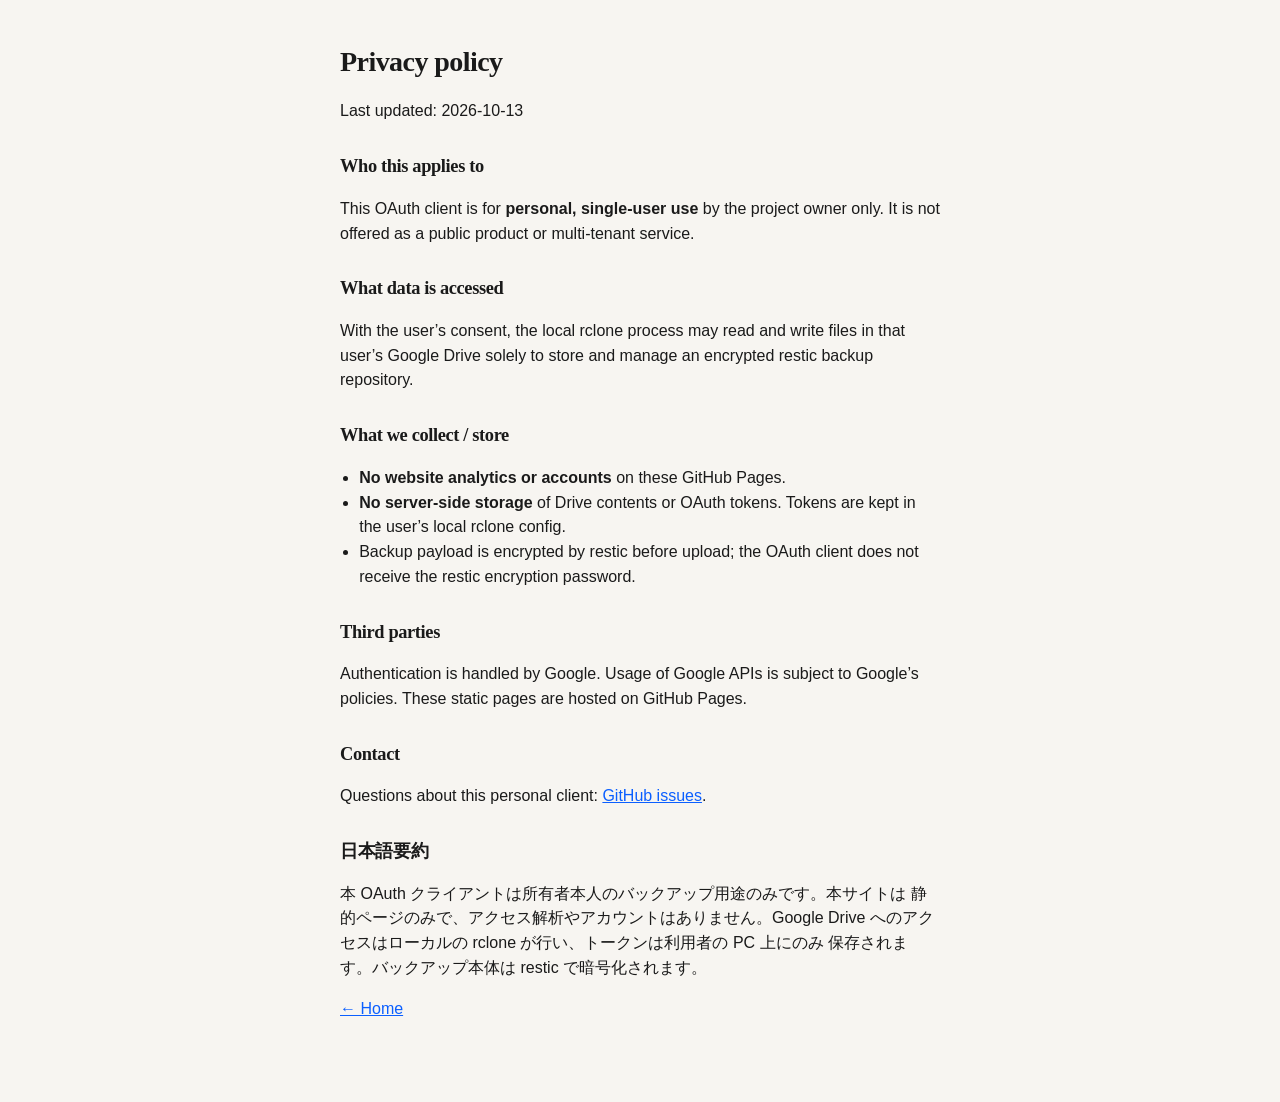
==== privacy.html @ ddafa0b0 "Add static homepage and privacy policy for rclone OAuth branding. Co-authored-by: Cursor <cursoragen" ====
<!DOCTYPE html>
<html lang="ja">
  <head>
    <meta charset="utf-8" />
    <meta name="viewport" content="width=device-width, initial-scale=1" />
    <title>Privacy policy — rclone Google Drive OAuth</title>
    <link rel="stylesheet" href="style.css" />
  </head>
  <body>
    <main>
      <h1>Privacy policy</h1>
      <p>Last updated: 2026-10-13</p>

      <h2>Who this applies to</h2>
      <p>
        This OAuth client is for <strong>personal, single-user use</strong> by
        the project owner only. It is not offered as a public product or
        multi-tenant service.
      </p>

      <h2>What data is accessed</h2>
      <p>
        With the user’s consent, the local rclone process may read and write
        files in that user’s Google Drive solely to store and manage an
        encrypted restic backup repository.
      </p>

      <h2>What we collect / store</h2>
      <ul>
        <li>
          <strong>No website analytics or accounts</strong> on these GitHub
          Pages.
        </li>
        <li>
          <strong>No server-side storage</strong> of Drive contents or OAuth
          tokens. Tokens are kept in the user’s local rclone config.
        </li>
        <li>
          Backup payload is encrypted by restic before upload; the OAuth
          client does not receive the restic encryption password.
        </li>
      </ul>

      <h2>Third parties</h2>
      <p>
        Authentication is handled by Google. Usage of Google APIs is subject to
        Google’s policies. These static pages are hosted on GitHub Pages.
      </p>

      <h2>Contact</h2>
      <p>
        Questions about this personal client:
        <a href="https://github.com/mitac-31709/rclone-oauth-branding/issues"
          >GitHub issues</a
        >.
      </p>

      <h2>日本語要約</h2>
      <p>
        本 OAuth クライアントは所有者本人のバックアップ用途のみです。本サイトは
        静的ページのみで、アクセス解析やアカウントはありません。Google Drive
        へのアクセスはローカルの rclone が行い、トークンは利用者の PC 上にのみ
        保存されます。バックアップ本体は restic で暗号化されます。
      </p>

      <p><a href="index.html">← Home</a></p>
    </main>
  </body>
</html>
---- style.css ----
:root {
  color-scheme: light dark;
  --fg: #1a1a1a;
  --muted: #555;
  --bg: #f7f5f1;
  --link: #0b5fff;
}

@media (prefers-color-scheme: dark) {
  :root {
    --fg: #eceae6;
    --muted: #b0aca4;
    --bg: #161513;
    --link: #8cb4ff;
  }
}

* {
  box-sizing: border-box;
}

body {
  margin: 0;
  font-family: "IBM Plex Sans", "Noto Sans JP", "Segoe UI", sans-serif;
  line-height: 1.55;
  color: var(--fg);
  background: var(--bg);
}

main {
  max-width: 40rem;
  margin: 0 auto;
  padding: 2.5rem 1.25rem 4rem;
}

h1,
h2 {
  font-family: "IBM Plex Serif", "Noto Serif JP", Georgia, serif;
  font-weight: 600;
  letter-spacing: -0.02em;
}

h1 {
  font-size: 1.75rem;
  margin: 0 0 1rem;
}

h2 {
  font-size: 1.15rem;
  margin: 1.75rem 0 0.5rem;
}

p,
li {
  color: var(--fg);
}

p + p {
  margin-top: 0.85rem;
}

ul {
  padding-left: 1.2rem;
}

a {
  color: var(--link);
}

.muted,
main > p:first-of-type + p {
  color: var(--muted);
}
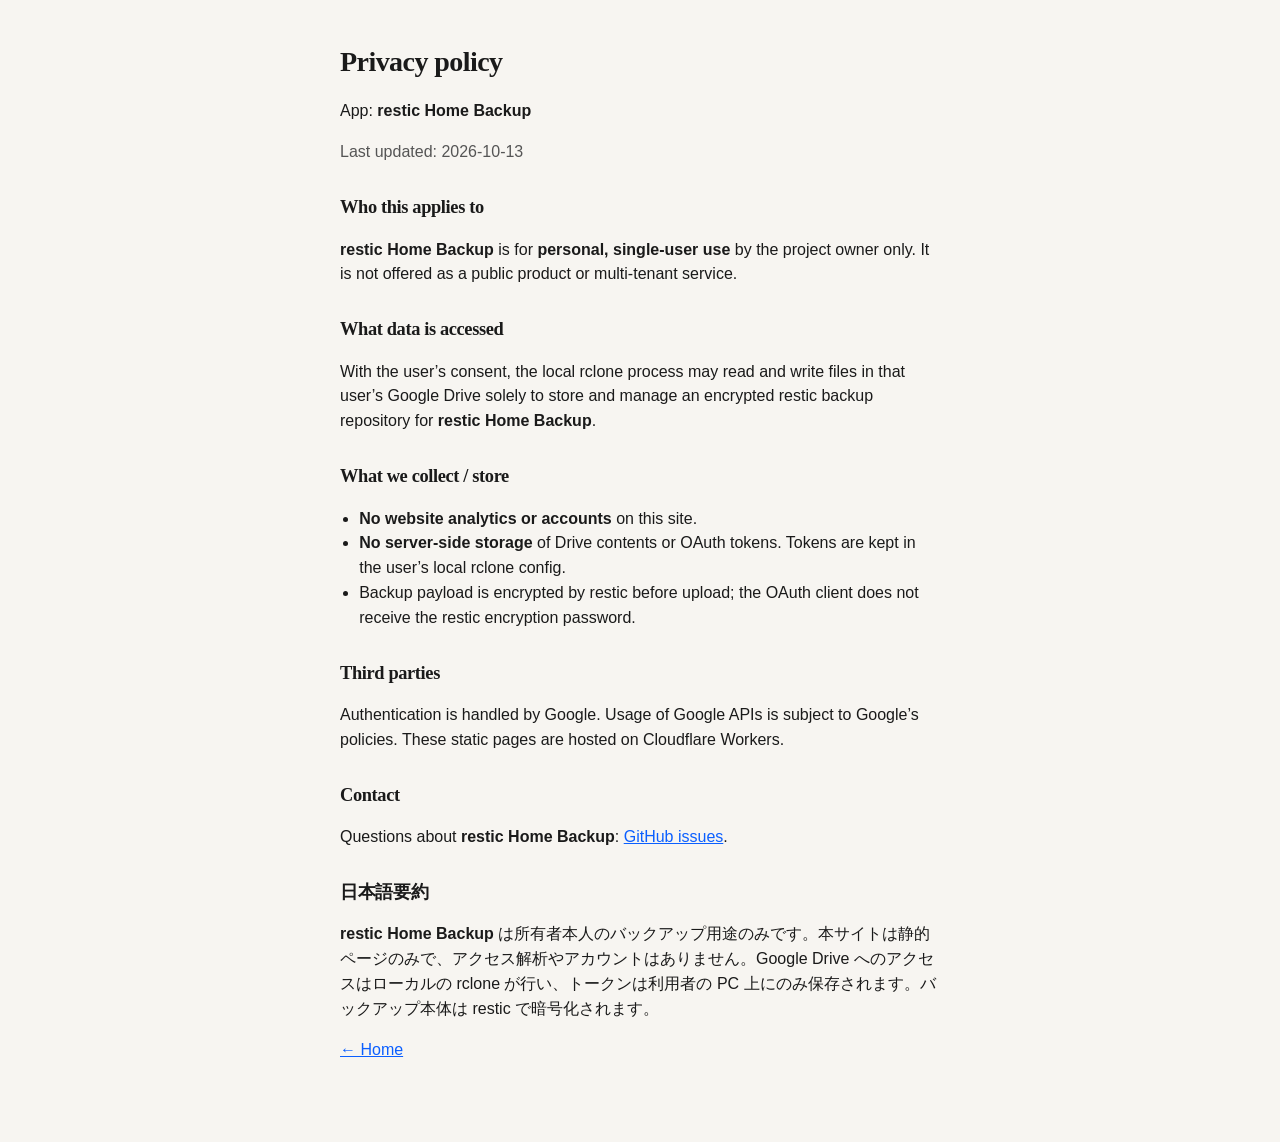
==== commit ab974dd4: "Align branding pages with OAuth app name restic Home Backup. Co-authored-by: Cursor <cursoragent@cur" ====
--- a/privacy.html
+++ b/privacy.html
@@ -3,53 +3,54 @@
   <head>
     <meta charset="utf-8" />
     <meta name="viewport" content="width=device-width, initial-scale=1" />
-    <title>Privacy policy — rclone Google Drive OAuth</title>
+    <title>Privacy policy — restic Home Backup</title>
     <link rel="stylesheet" href="style.css" />
   </head>
   <body>
     <main>
       <h1>Privacy policy</h1>
+      <p>App: <strong>restic Home Backup</strong></p>
       <p>Last updated: 2026-10-13</p>
 
       <h2>Who this applies to</h2>
       <p>
-        This OAuth client is for <strong>personal, single-user use</strong> by
-        the project owner only. It is not offered as a public product or
-        multi-tenant service.
+        <strong>restic Home Backup</strong> is for
+        <strong>personal, single-user use</strong> by the project owner only. It
+        is not offered as a public product or multi-tenant service.
       </p>
 
       <h2>What data is accessed</h2>
       <p>
         With the user’s consent, the local rclone process may read and write
         files in that user’s Google Drive solely to store and manage an
-        encrypted restic backup repository.
+        encrypted restic backup repository for
+        <strong>restic Home Backup</strong>.
       </p>
 
       <h2>What we collect / store</h2>
       <ul>
         <li>
-          <strong>No website analytics or accounts</strong> on these GitHub
-          Pages.
+          <strong>No website analytics or accounts</strong> on this site.
         </li>
         <li>
           <strong>No server-side storage</strong> of Drive contents or OAuth
           tokens. Tokens are kept in the user’s local rclone config.
         </li>
         <li>
-          Backup payload is encrypted by restic before upload; the OAuth
-          client does not receive the restic encryption password.
+          Backup payload is encrypted by restic before upload; the OAuth client
+          does not receive the restic encryption password.
         </li>
       </ul>
 
       <h2>Third parties</h2>
       <p>
         Authentication is handled by Google. Usage of Google APIs is subject to
-        Google’s policies. These static pages are hosted on GitHub Pages.
+        Google’s policies. These static pages are hosted on Cloudflare Workers.
       </p>
 
       <h2>Contact</h2>
       <p>
-        Questions about this personal client:
+        Questions about <strong>restic Home Backup</strong>:
         <a href="https://github.com/mitac-31709/rclone-oauth-branding/issues"
           >GitHub issues</a
         >.
@@ -57,10 +58,11 @@
 
       <h2>日本語要約</h2>
       <p>
-        本 OAuth クライアントは所有者本人のバックアップ用途のみです。本サイトは
-        静的ページのみで、アクセス解析やアカウントはありません。Google Drive
-        へのアクセスはローカルの rclone が行い、トークンは利用者の PC 上にのみ
-        保存されます。バックアップ本体は restic で暗号化されます。
+        <strong>restic Home Backup</strong>
+        は所有者本人のバックアップ用途のみです。本サイトは静的ページのみで、アクセス解析やアカウントはありません。Google
+        Drive へのアクセスはローカルの rclone
+        が行い、トークンは利用者の PC 上にのみ保存されます。バックアップ本体は
+        restic で暗号化されます。
       </p>
 
       <p><a href="index.html">← Home</a></p>
